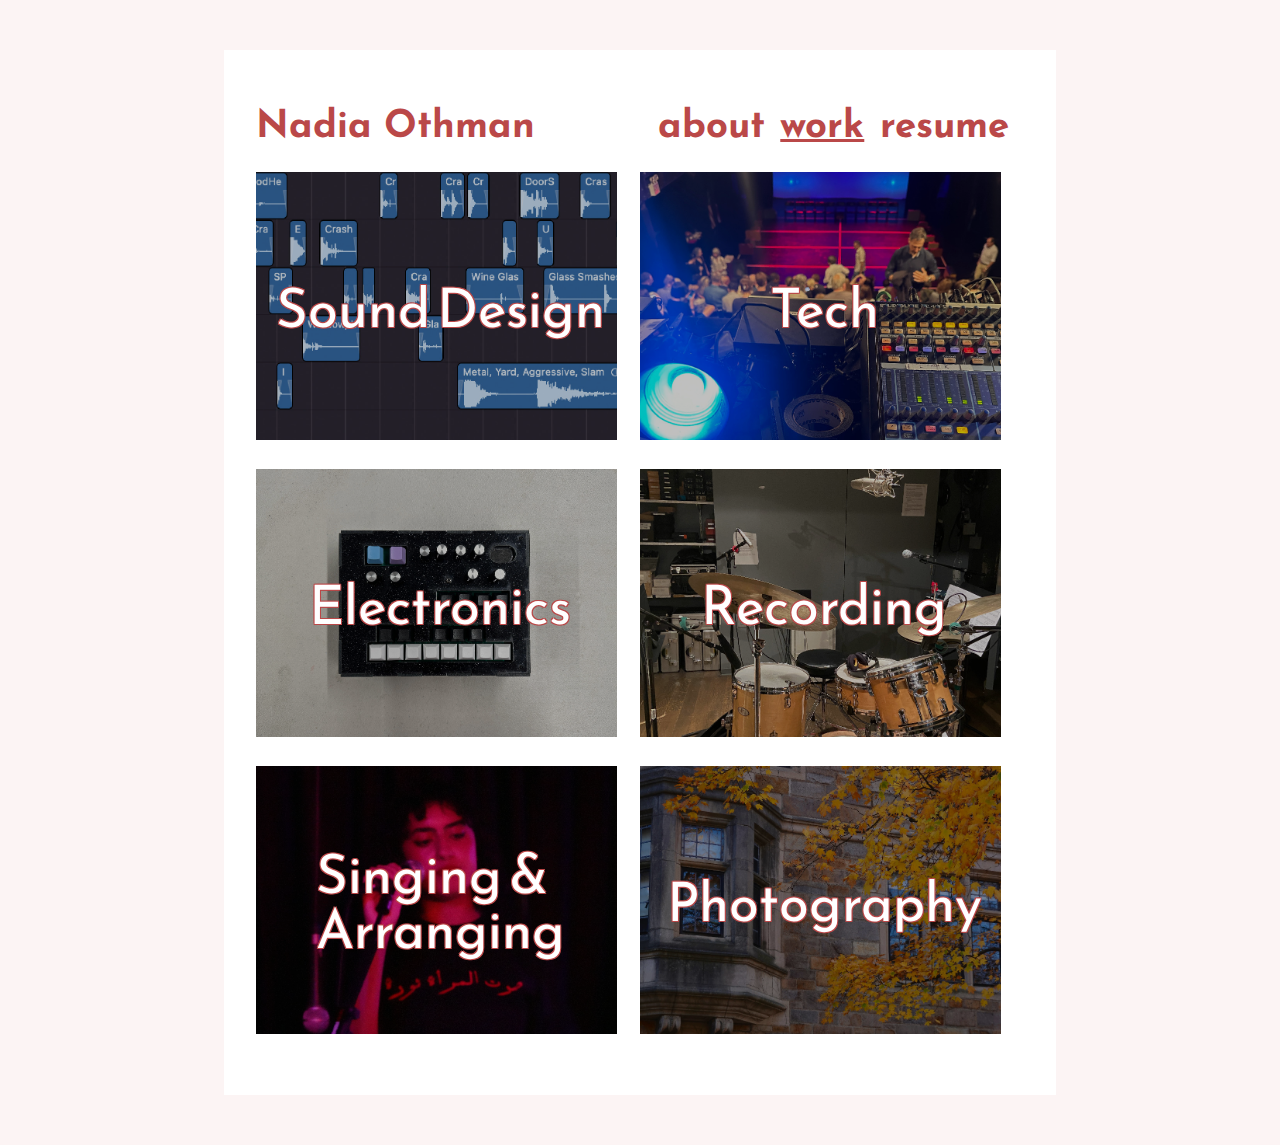
==== work.html @ 4139a833 "Progress on work pages" ====
<!DOCTYPE html>
<html>
    <head>
        <meta name="viewport" content="width=device-width, initial-scale=1">
        <meta http-equiv="content-type" content="text/html; charset=UTF-8"/>
        <meta http-equiv="content-style-type" content="text/css"/>
        <link rel="stylesheet" href="style.css">
        <!-- fonts -->
        <link rel="preconnect" href="https://fonts.googleapis.com">
        <link rel="preconnect" href="https://fonts.gstatic.com" crossorigin>
        <link href="https://fonts.googleapis.com/css2?family=Lato:ital,wght@0,100;0,300;0,400;0,700;0,900;1,100;1,300;1,400;1,700;1,900&family=Open+Sans:ital,wght@0,300..800;1,300..800&family=Oswald:wght@200..700&family=Playwrite+CU:wght@100..400&display=swap" rel="stylesheet">
        <link href="https://fonts.googleapis.com/css2?family=Josefin+Sans:ital,wght@0,100..700;1,100..700&family=Lato:ital,wght@0,100;0,300;0,400;0,700;0,900;1,100;1,300;1,400;1,700;1,900&family=Open+Sans:ital,wght@0,300..800;1,300..800&family=Oswald:wght@200..700&family=Playwrite+CU:wght@100..400&display=swap" rel="stylesheet">
        <!-- <link rel="icon" href="images/favicon.png"> -->
        <title>Nadia Othman</title>
    </head>
    <body>
        <div class="body-content">
            <h1>
                <a href="index.html" class="title">Nadia Othman</a>
                <a href="index.html">resume</a>
                <span class="current">work</span>
                <a href="index.html">about</a>
            </h1>
            <div class="work-row">
                <div class="work-box">
                    <a href="work/sound-design.html">
                        <img src="images/sound_design.jpg" />
                        <div class="label">Sound Design</div>
                    </a>
                </div>
                <div class="work-box">
                    <a href="work/tech.html">
                        <img src="images/tech.jpg" />
                        <div class="label">Tech</div>
                    </a>
                </div>
            </div>
            <div class="work-row">
                <div class="work-box">
                    <a href="work/electronics.html">
                        <img src="images/electronics.jpg" />
                        <div class="label">Electronics</div>
                    </a>
                </div>
                <div class="work-box">
                    <a href="work/recording.html">
                        <img src="images/recording.jpg" />
                        <div class="label">Recording</div>
                    </a>
                </div>
            </div>
            <div class="work-row">
                <div class="work-box">
                    <a href="work/singing.html">
                        <img src="images/singing.jpg" />
                        <div class="label">Singing & <br/> Arranging</div>
                    </a>
                </div>
                <div class="work-box">
                    <a href="work/photography.html">
                        <img src="images/photography.jpg" />
                        <div class="label">Photography</div>
                    </a>
                </div>
            </div>
        </div>
    </body>
</html>
---- style.css ----
:root {
    --color-bg: #fcf4f4;
    --color-body: #ffffff;
    --color-headers: #ba4848;
    --color-borders: #fef7f7;
    --color-text: #000000;
}

body {
    background-color: var(--color-bg);
    max-width: 2000px;
    margin: 0 auto;
}

a {
    color: var(--color-text);
    text-decoration: underline;
}

h1 {
    /* text-shadow: -1px -1px 0 #7b0f0f, 1px -1px 0 #7b0f0f, -1px 1px 0 #7b0f0f, 1px 1px 0 #7b0f0f; */
    /* background-color: var(--color-borders); */
    font-family: "Josefin Sans";
    color: var(--color-headers);
    margin: 5x 0 0 0;
    contain: layout;
}

h2 {
    margin-bottom: 0.2em;
}

h4 {
    margin: 0 0 0.2em 0;
    color: #a7a7a7;
    font-weight: normal;
}

h1 a {
    /* background-color: var(--color-borders); */
    float: right;
    color: var(--color-headers);
    text-decoration: none;
    padding: 0 2% 0 0;
}

.current {
    float: right;
    text-decoration: underline;
    padding: 0 2% 0 0;
}

.title {
    float: left;
    text-decoration: none;
    padding: 0 2% 0 0;
}

h1 a:hover {
    text-decoration: underline;
}

li { 
    margin-bottom: 0.5em;  
}

.body-content {
    background-color: var(--color-body);
    margin-top: 50px;
    margin-bottom: 50px;
    width: 50%;
    min-height: 400px;
    border: 0px;
    border-spacing: 0px;
    margin-right: auto;
    margin-left: auto;
    padding: 2.5%;
    display: flow-root;
}

.profile-photo {
    width: 40%; 
    height: 40%; 
    max-width: 350px;
    /* background-color: var(--color-borders);; */
    display: flex;
    justify-content: center;
    align-items: center;
    float: left;
    margin: 0 15px 5px 0;
}

.profile-photo img {
    height: 80%;
    width: 97.5%;
    max-width: 350px;
    margin: 1% 0 1% 0;
}

/* uncomment makes icon centered beneath all other divs */
/* .icon {
    max-width: fit-content;
    margin-left: auto;
    margin-right: auto;
    clear: both;
} */

.icon img {
    width: 5%;
    min-width: 32px;
    max-width: 38px;
}

.about {
    color: var(--color-text);
    font-size: 13pt;
}

.about-content {
    font-family: "Lato", sans-serif;
}

.work-row {
    display: flex;
}

.work:after {
    content: "";
    display: table;
    clear: both;
}

.work-box {
    position: relative;
    flex: 500%;
    height: 18vw;
    margin: 0 2% 2% 0;
    max-height: 320px;
    /* background-color: #000000; */
}

.work-box.banner {
    position: relative;
    flex: 500%;
    height: 6vw;
    max-height: 115px;
    margin: 0 2% 2% 0;
    /* background-color: #000000; */
}

.work-box img {
    height: 95%;
    width: 98%;
    /* margin: 1% 1% 1% 1%; */
    object-fit: cover;
    filter: brightness(75%);
}

.work-box .label {
    font-family: "Josefin Sans";
    /* color: var(--color-headers); */
    color: #ffffff;
    position: absolute;
    font-size: min(3.5vw, 48pt);
    top: 50%;
    left: 50%;
    transform: translate(-50%, -50%);
    white-space: nowrap;
    word-spacing: -0.3ch;
    text-shadow: -1px -1px 0 var(--color-headers), 1px -1px 0 var(--color-headers), -1px 1px 0 var(--color-headers), 1px 1px 0 var(--color-headers);
    /* text-shadow: -1px -1px 0 #fff, 1px -1px 0 #fff, -1px 1px 0 #fff, 1px 1px 0 #fff; */
}

.work-image {
    padding: 20px;
    display: flex;
    justify-content: center;
}

.work-image img {
    display: block;
    width: 100%; 
    max-width: 512px;
    margin: auto;
}

.col-container {
    color: var(--color-text);
    font-size: 13pt;
    display: grid;
    grid-template-columns: repeat(2, 1fr);
}

.col-container-2 {
    color: var(--color-text);
    font-size: 13pt;
    display: grid;
    grid-template-columns: repeat(1, 1fr);
}

.col-container-2 .iframe-container {
    margin: 0 auto;
    width: 60%;
}

.iframe-container {
    margin: 0 auto;
    width: 90%;
    display: flex;
    justify-content: center;
    padding: 20px;
}

iframe {
    aspect-ratio: 16 / 9;
    height: auto;
    width: 100%;
}

/* for mobile displays */
@media(max-width: 1300px) {
    h1 {
        font-size: 3vw;
    }
    
    .body-content {
        width: 60%;
    }
    
    .work-box {
        height: 22vw;
    }
    
    .work-box.banner {
        height: 9vw;
    }
    
    .work-box .label {
        font-size: 4.25vw;
    }
    
    .about {
        font-size: 12pt;
    }
}

@media(max-width: 900px) {
    h1 {
        font-size: 5vw;
    }
    
    .body-content {
        width: 87%;
    }
    
    .work-box {
        height: 30vw;
    }
    
    .work-box .label {
        font-size: 6.5vw;
    }
    
    .work-box.banner {
        height: 12vw;
    }
    
    .about {
        font-size: 12pt;
    }
    
    .col-container {
        grid-template-columns: 1fr;
    }
    
    .iframe-container {
        width: 90%;
    }

    .col-container-2 .iframe-container {
        width: 90%;
    }
}
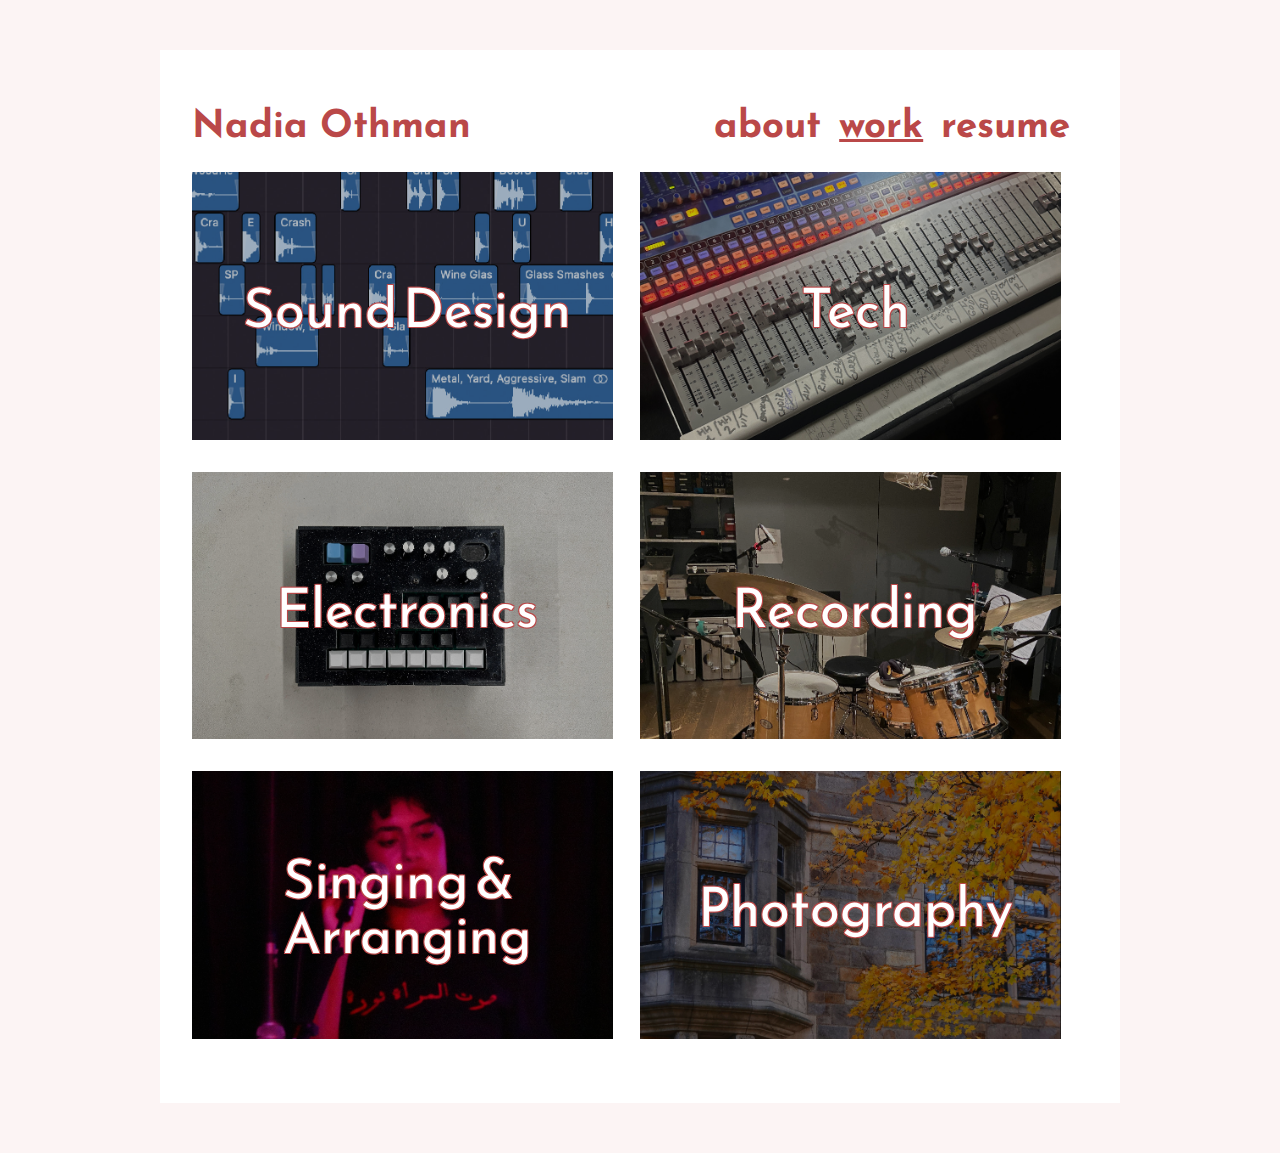
==== commit e819dacb: "Recording webpage" ====
--- a/work.html
+++ b/work.html
@@ -30,7 +30,7 @@
                 </div>
                 <div class="work-box">
                     <a href="work/tech.html">
-                        <img src="images/tech.jpg" />
+                        <img src="images/mixer.jpg" />
                         <div class="label">Tech</div>
                     </a>
                 </div>
--- a/style.css
+++ b/style.css
@@ -184,6 +184,11 @@
     margin: auto;
 }
 
+.work-text {
+    padding: 20px;
+    font-family: "Lato", sans-serif;
+}
+
 .col-container {
     color: var(--color-text);
     font-size: 13pt;
@@ -217,14 +222,19 @@
     width: 100%;
 }
 
+.audio {
+    display: flex;
+    justify-content: center;
+}
+
 /* for mobile displays */
-@media(max-width: 1300px) {
+@media(max-width: 1500px) {
     h1 {
         font-size: 3vw;
     }
     
     .body-content {
-        width: 60%;
+        width: 70%;
     }
     
     .work-box {
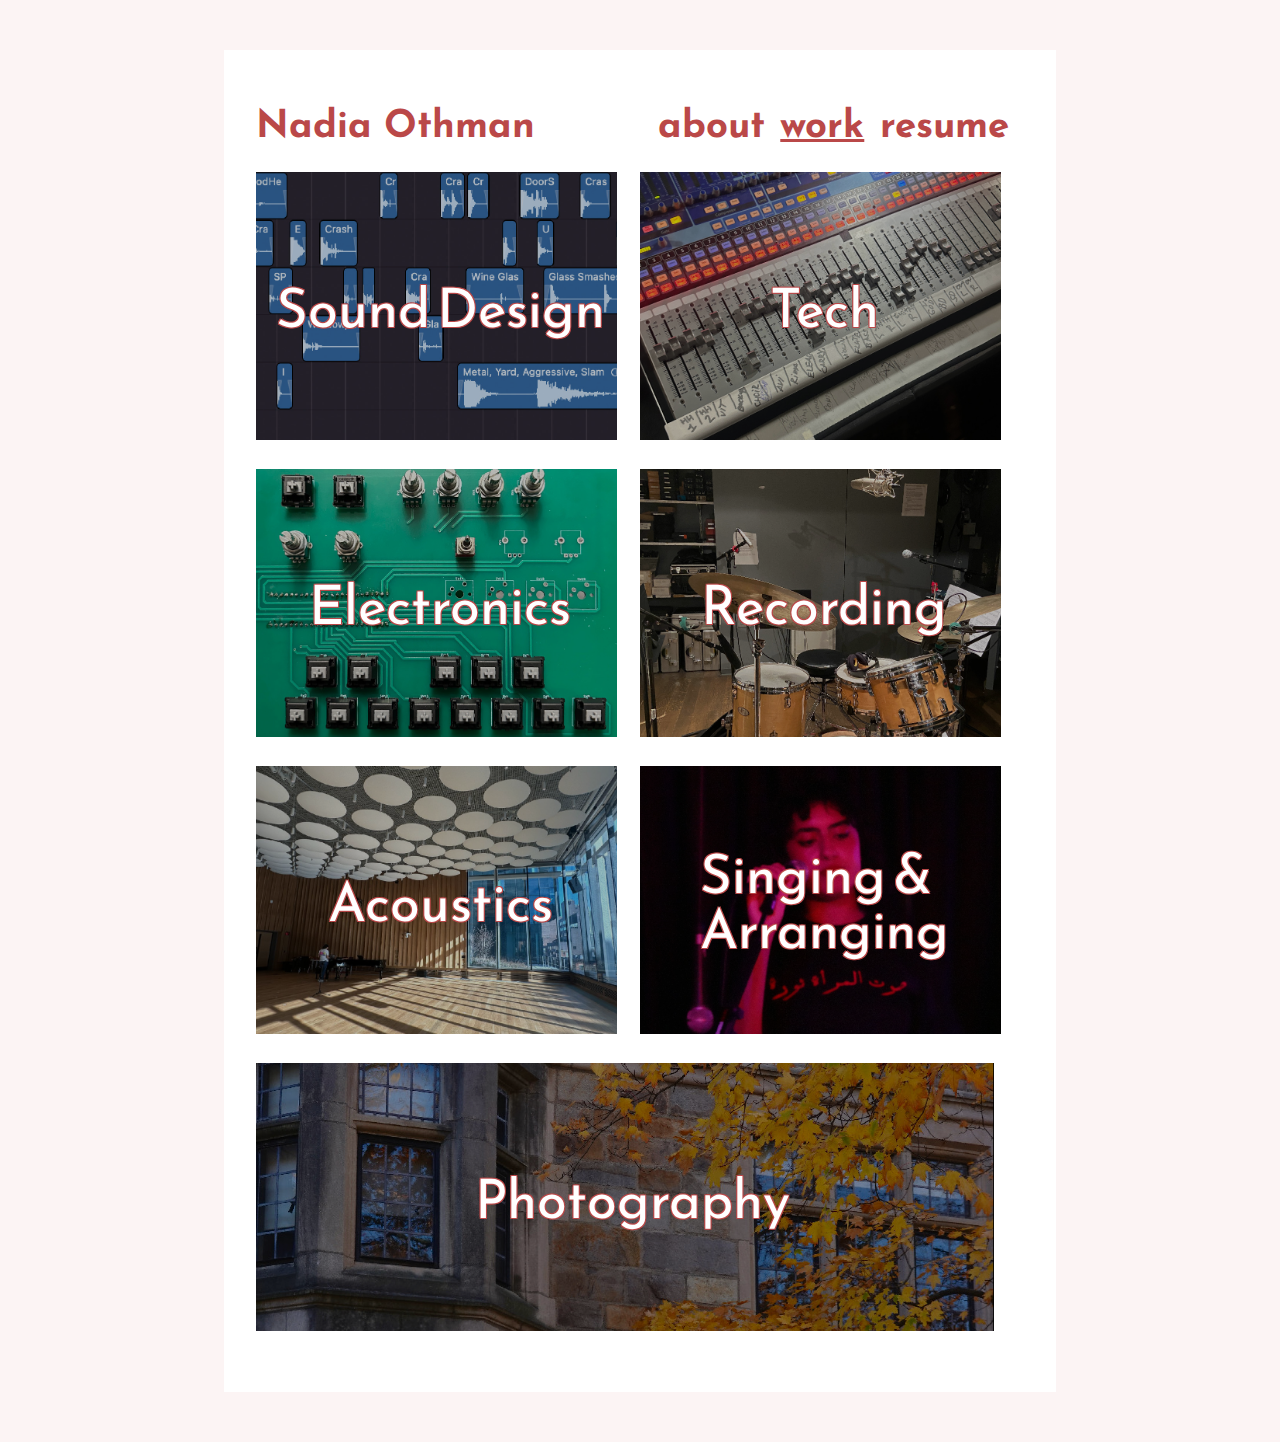
==== commit f7e8b526: "Work pages content" ====
--- a/work.html
+++ b/work.html
@@ -38,7 +38,7 @@
             <div class="work-row">
                 <div class="work-box">
                     <a href="work/electronics.html">
-                        <img src="images/electronics.jpg" />
+                        <img src="images/pcb.jpg" />
                         <div class="label">Electronics</div>
                     </a>
                 </div>
@@ -51,11 +51,19 @@
             </div>
             <div class="work-row">
                 <div class="work-box">
+                    <a href="work/acoustics.html">
+                        <img src="images/acoustics.jpg" />
+                        <div class="label">Acoustics</div>
+                    </a>
+                </div>
+                <div class="work-box">
                     <a href="work/singing.html">
                         <img src="images/singing.jpg" />
                         <div class="label">Singing & <br/> Arranging</div>
                     </a>
                 </div>
+            </div>
+            <div class="work-row">
                 <div class="work-box">
                     <a href="work/photography.html">
                         <img src="images/photography.jpg" />
--- a/style.css
+++ b/style.css
@@ -65,6 +65,20 @@
 }
 
 .body-content {
+    background-color: var(--color-body);
+    margin-top: 50px;
+    margin-bottom: 50px;
+    width: 50%;
+    min-height: 400px;
+    border: 0px;
+    border-spacing: 0px;
+    margin-right: auto;
+    margin-left: auto;
+    padding: 2.5%;
+    display: flow-root;
+}
+
+.body-content-work {
     background-color: var(--color-body);
     margin-top: 50px;
     margin-bottom: 50px;
@@ -234,6 +248,10 @@
     }
     
     .body-content {
+        width: 60%;
+    }
+
+    .body-content-work {
         width: 70%;
     }
     
@@ -254,7 +272,7 @@
     }
 }
 
-@media(max-width: 900px) {
+@media(max-width: 1000px) {
     h1 {
         font-size: 5vw;
     }
@@ -262,6 +280,10 @@
     .body-content {
         width: 87%;
     }
+
+    .body-content-work {
+        width: 87%;
+    }
     
     .work-box {
         height: 30vw;
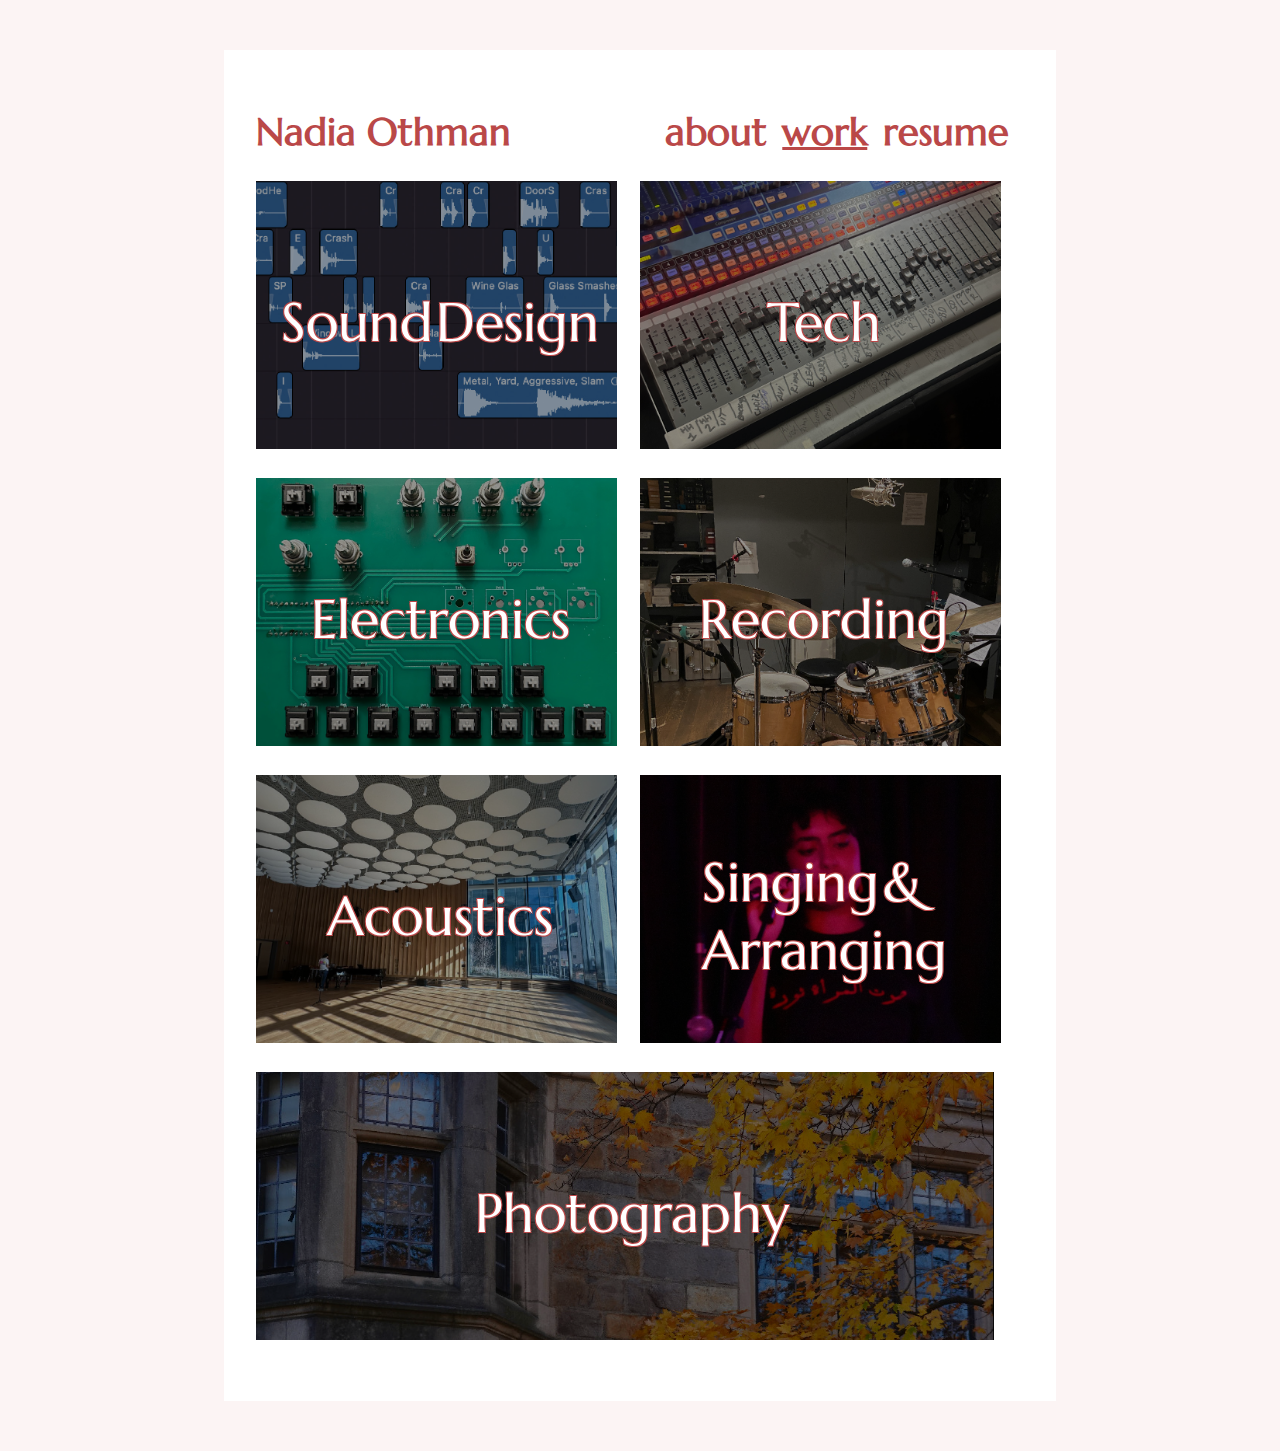
==== commit f480d936: "changed fonts" ====
--- a/work.html
+++ b/work.html
@@ -8,8 +8,7 @@
         <!-- fonts -->
         <link rel="preconnect" href="https://fonts.googleapis.com">
         <link rel="preconnect" href="https://fonts.gstatic.com" crossorigin>
-        <link href="https://fonts.googleapis.com/css2?family=Lato:ital,wght@0,100;0,300;0,400;0,700;0,900;1,100;1,300;1,400;1,700;1,900&family=Open+Sans:ital,wght@0,300..800;1,300..800&family=Oswald:wght@200..700&family=Playwrite+CU:wght@100..400&display=swap" rel="stylesheet">
-        <link href="https://fonts.googleapis.com/css2?family=Josefin+Sans:ital,wght@0,100..700;1,100..700&family=Lato:ital,wght@0,100;0,300;0,400;0,700;0,900;1,100;1,300;1,400;1,700;1,900&family=Open+Sans:ital,wght@0,300..800;1,300..800&family=Oswald:wght@200..700&family=Playwrite+CU:wght@100..400&display=swap" rel="stylesheet">
+        <link href="https://fonts.googleapis.com/css2?family=Marcellus&family=Montserrat:ital,wght@0,100..900;1,100..900&display=swap" rel="stylesheet">        <!-- <link rel="icon" href="images/favicon.png"> -->
         <!-- <link rel="icon" href="images/favicon.png"> -->
         <title>Nadia Othman</title>
     </head>
--- a/style.css
+++ b/style.css
@@ -20,7 +20,7 @@
 h1 {
     /* text-shadow: -1px -1px 0 #7b0f0f, 1px -1px 0 #7b0f0f, -1px 1px 0 #7b0f0f, 1px 1px 0 #7b0f0f; */
     /* background-color: var(--color-borders); */
-    font-family: "Josefin Sans";
+    font-family: "Marcellus", serif;
     color: var(--color-headers);
     margin: 5x 0 0 0;
     contain: layout;
@@ -113,10 +113,10 @@
 
 /* uncomment makes icon centered beneath all other divs */
 /* .icon {
-    max-width: fit-content;
-    margin-left: auto;
-    margin-right: auto;
-    clear: both;
+max-width: fit-content;
+margin-left: auto;
+margin-right: auto;
+clear: both;
 } */
 
 .icon img {
@@ -131,7 +131,8 @@
 }
 
 .about-content {
-    font-family: "Lato", sans-serif;
+    font-family: "Montserrat", sans-serif;
+    font-weight: 370;
 }
 
 .work-row {
@@ -158,7 +159,7 @@
     flex: 500%;
     height: 6vw;
     max-height: 115px;
-    margin: 0 2% 2% 0;
+    margin: 0 0% 2% 0;
     /* background-color: #000000; */
 }
 
@@ -167,12 +168,12 @@
     width: 98%;
     /* margin: 1% 1% 1% 1%; */
     object-fit: cover;
-    filter: brightness(75%);
+    filter: brightness(60%);
 }
 
 .work-box .label {
-    font-family: "Josefin Sans";
-    /* color: var(--color-headers); */
+    font-family:  "Marcellus", serif;
+    /* color: var(--color-labels); */
     color: #ffffff;
     position: absolute;
     font-size: min(3.5vw, 48pt);
@@ -200,19 +201,20 @@
 
 .work-text {
     padding: 20px;
-    font-family: "Lato", sans-serif;
+    font-family: "Montserrat", serif;
+    font-weight: 370;
 }
 
 .col-container {
     color: var(--color-text);
-    font-size: 13pt;
+    font-size: 12pt;
     display: grid;
     grid-template-columns: repeat(2, 1fr);
 }
 
 .col-container-2 {
     color: var(--color-text);
-    font-size: 13pt;
+    font-size: 12pt;
     display: grid;
     grid-template-columns: repeat(1, 1fr);
 }
@@ -241,6 +243,19 @@
     justify-content: center;
 }
 
+.gallery {
+    line-height: 0;
+    column-count: 3;
+    column-gap: 8px;
+}
+
+.gallery img {
+    width: 100%;
+    height: auto;
+    padding-right: 8px;
+    padding-bottom: 8px;
+}
+
 /* for mobile displays */
 @media(max-width: 1500px) {
     h1 {
@@ -250,7 +265,7 @@
     .body-content {
         width: 60%;
     }
-
+    
     .body-content-work {
         width: 70%;
     }
@@ -270,6 +285,10 @@
     .about {
         font-size: 12pt;
     }
+
+    .gallery {
+        column-count: 3;
+    }   
 }
 
 @media(max-width: 1000px) {
@@ -280,7 +299,7 @@
     .body-content {
         width: 87%;
     }
-
+    
     .body-content-work {
         width: 87%;
     }
@@ -308,8 +327,12 @@
     .iframe-container {
         width: 90%;
     }
-
+    
     .col-container-2 .iframe-container {
         width: 90%;
     }
-}
+
+    .gallery {
+        column-count: 2;
+    }
+}
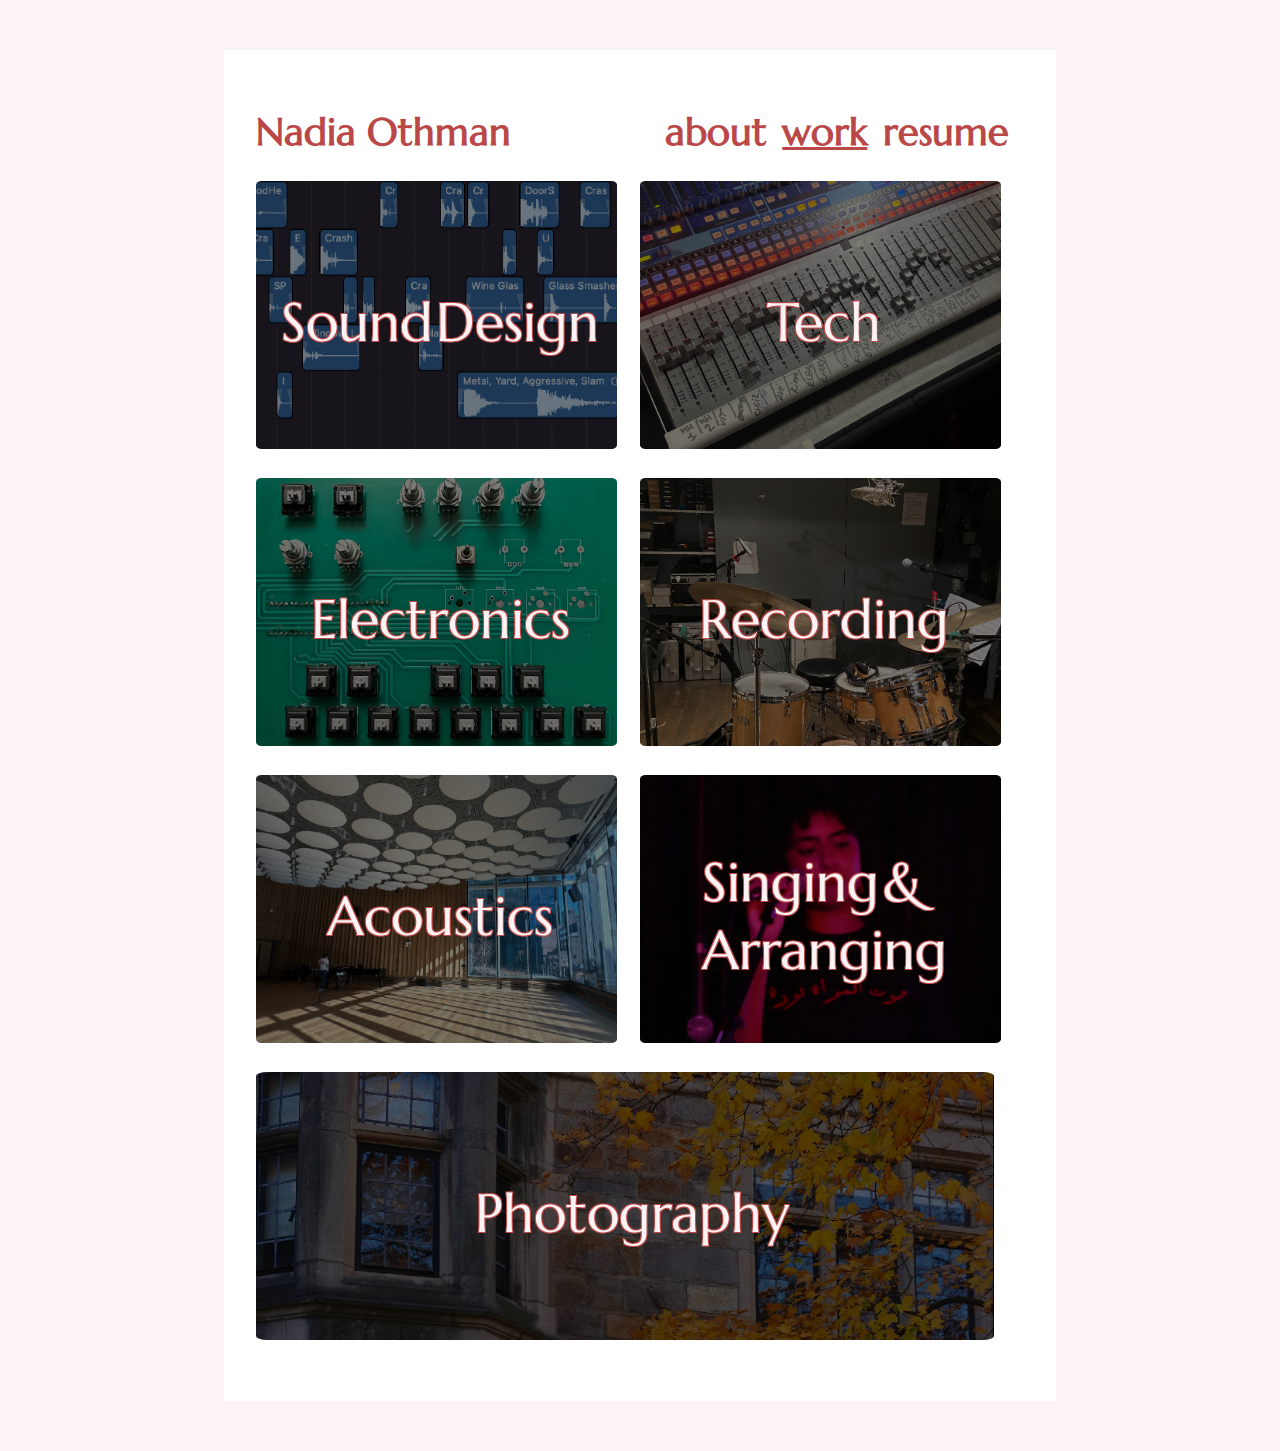
==== commit 52eb9131: "Added hover scaling to work page buttons" ====
--- a/work.html
+++ b/work.html
@@ -9,25 +9,25 @@
         <link rel="preconnect" href="https://fonts.googleapis.com">
         <link rel="preconnect" href="https://fonts.gstatic.com" crossorigin>
         <link href="https://fonts.googleapis.com/css2?family=Marcellus&family=Montserrat:ital,wght@0,100..900;1,100..900&display=swap" rel="stylesheet">        <!-- <link rel="icon" href="images/favicon.png"> -->
-        <!-- <link rel="icon" href="images/favicon.png"> -->
+        <link rel="icon" href="images/favicon.png">
         <title>Nadia Othman</title>
     </head>
     <body>
         <div class="body-content">
             <h1>
                 <a href="index.html" class="title">Nadia Othman</a>
-                <a href="index.html">resume</a>
+                <a href="files/resume.pdf">resume</a>
                 <span class="current">work</span>
                 <a href="index.html">about</a>
             </h1>
             <div class="work-row">
-                <div class="work-box">
+                <div class="work-box work-button">
                     <a href="work/sound-design.html">
                         <img src="images/sound_design.jpg" />
                         <div class="label">Sound Design</div>
                     </a>
                 </div>
-                <div class="work-box">
+                <div class="work-box work-button">
                     <a href="work/tech.html">
                         <img src="images/mixer.jpg" />
                         <div class="label">Tech</div>
@@ -35,13 +35,13 @@
                 </div>
             </div>
             <div class="work-row">
-                <div class="work-box">
+                <div class="work-box work-button">
                     <a href="work/electronics.html">
                         <img src="images/pcb.jpg" />
                         <div class="label">Electronics</div>
                     </a>
                 </div>
-                <div class="work-box">
+                <div class="work-box work-button">
                     <a href="work/recording.html">
                         <img src="images/recording.jpg" />
                         <div class="label">Recording</div>
@@ -49,13 +49,13 @@
                 </div>
             </div>
             <div class="work-row">
-                <div class="work-box">
+                <div class="work-box work-button">
                     <a href="work/acoustics.html">
                         <img src="images/acoustics.jpg" />
                         <div class="label">Acoustics</div>
                     </a>
                 </div>
-                <div class="work-box">
+                <div class="work-box work-button">
                     <a href="work/singing.html">
                         <img src="images/singing.jpg" />
                         <div class="label">Singing & <br/> Arranging</div>
--- a/style.css
+++ b/style.css
@@ -127,7 +127,7 @@
 
 .about {
     color: var(--color-text);
-    font-size: 13pt;
+    font-size: 12pt;
 }
 
 .about-content {
@@ -168,13 +168,18 @@
     width: 98%;
     /* margin: 1% 1% 1% 1%; */
     object-fit: cover;
-    filter: brightness(60%);
+    filter: brightness(50%);
+    border-radius: 1.5%;
+}
+
+.work-button:hover {
+    transform: scale(1.025);
 }
 
 .work-box .label {
     font-family:  "Marcellus", serif;
     /* color: var(--color-labels); */
-    color: #ffffff;
+    color: #fcf4f4;
     position: absolute;
     font-size: min(3.5vw, 48pt);
     top: 50%;
@@ -293,7 +298,7 @@
 
 @media(max-width: 1000px) {
     h1 {
-        font-size: 5vw;
+        font-size: 4vw;
     }
     
     .body-content {
